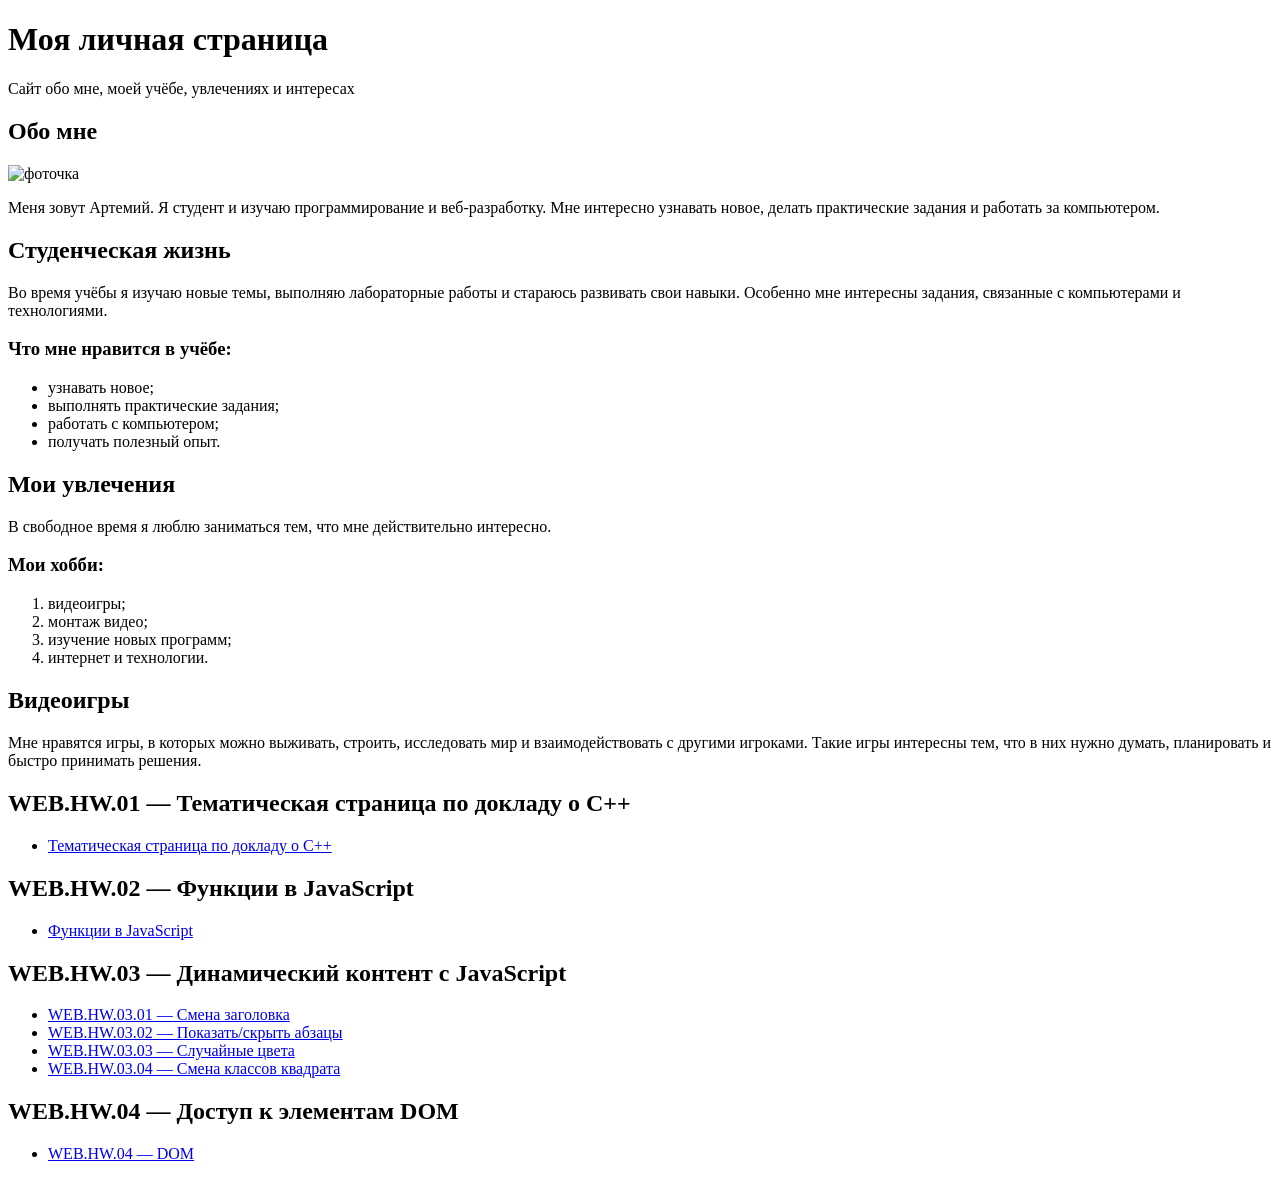
==== index.html @ ee2e17fd "Update index.html" ====
<!DOCTYPE html>
<html lang="ru">
<head>
    <meta charset="UTF-8">
    <meta name="viewport" content="width=device-width, initial-scale=1.0">
    <title>Моя личная страница</title>
    <link rel="stylesheet" href="css/styles.css">
</head>
<body>

    <div class="container">

        <header>
            <h1>Моя личная страница</h1>
            <p>Сайт обо мне, моей учёбе, увлечениях и интересах</p>
        </header>

        <section>
            <h2>Обо мне</h2>
            <img src="img/photo.jpg" alt="фоточка" class="photo">
            <p>
                Меня зовут Артемий. Я студент и изучаю программирование и веб-разработку.
                Мне интересно узнавать новое, делать практические задания и работать за компьютером.
            </p>
        </section>

        <section>
            <h2>Студенческая жизнь</h2>
            <p>
                Во время учёбы я изучаю новые темы, выполняю лабораторные работы и
                стараюсь развивать свои навыки. Особенно мне интересны задания, связанные
                с компьютерами и технологиями.
            </p>

            <h3>Что мне нравится в учёбе:</h3>
            <ul>
                <li>узнавать новое;</li>
                <li>выполнять практические задания;</li>
                <li>работать с компьютером;</li>
                <li>получать полезный опыт.</li>
            </ul>
        </section>

        <section>
            <h2>Мои увлечения</h2>
            <p>
                В свободное время я люблю заниматься тем, что мне действительно интересно.
            </p>

            <h3>Мои хобби:</h3>
            <ol>
                <li>видеоигры;</li>
                <li>монтаж видео;</li>
                <li>изучение новых программ;</li>
                <li>интернет и технологии.</li>
            </ol>
        </section>

        <section>
            <h2>Видеоигры</h2>
            <p>
                Мне нравятся игры, в которых можно выживать, строить, исследовать мир
                и взаимодействовать с другими игроками. Такие игры интересны тем, что
                в них нужно думать, планировать и быстро принимать решения.
            </p>
        </section>
        
        <section>
        <h2>WEB.HW.01 — Тематическая страница по докладу о C++</h2>
        <ul>
            <li><a href="semantic-cpp.html">Тематическая страница по докладу о C++</a></li>
        </ul>
        </section>

        <section>
        <h2>WEB.HW.02 — Функции в JavaScript</h2>
        <ul>
            <li><a href="web-hw-02.html">Функции в JavaScript</a></li>
        </ul>
        </section>

        <section>
        <h2>WEB.HW.03 — Динамический контент с JavaScript</h2>
        <ul>
            <li><a href="web-hw-03-01.html">WEB.HW.03.01 — Смена заголовка</a></li>
            <li><a href="web-hw-03-02.html">WEB.HW.03.02 — Показать/скрыть абзацы</a></li>
            <li><a href="web-hw-03-03.html">WEB.HW.03.03 — Случайные цвета</a></li>
            <li><a href="web-hw-03-04.html">WEB.HW.03.04 — Смена классов квадрата</a></li>
        </ul>
        </section>  

        <section>
        <h2>WEB.HW.04 — Доступ к элементам DOM</h2>
        <ul>
            <li><a href="web_hw_04.html">WEB.HW.04 — DOM</a></li>
        </ul>
        </section>
    </div>

</body>
</html>
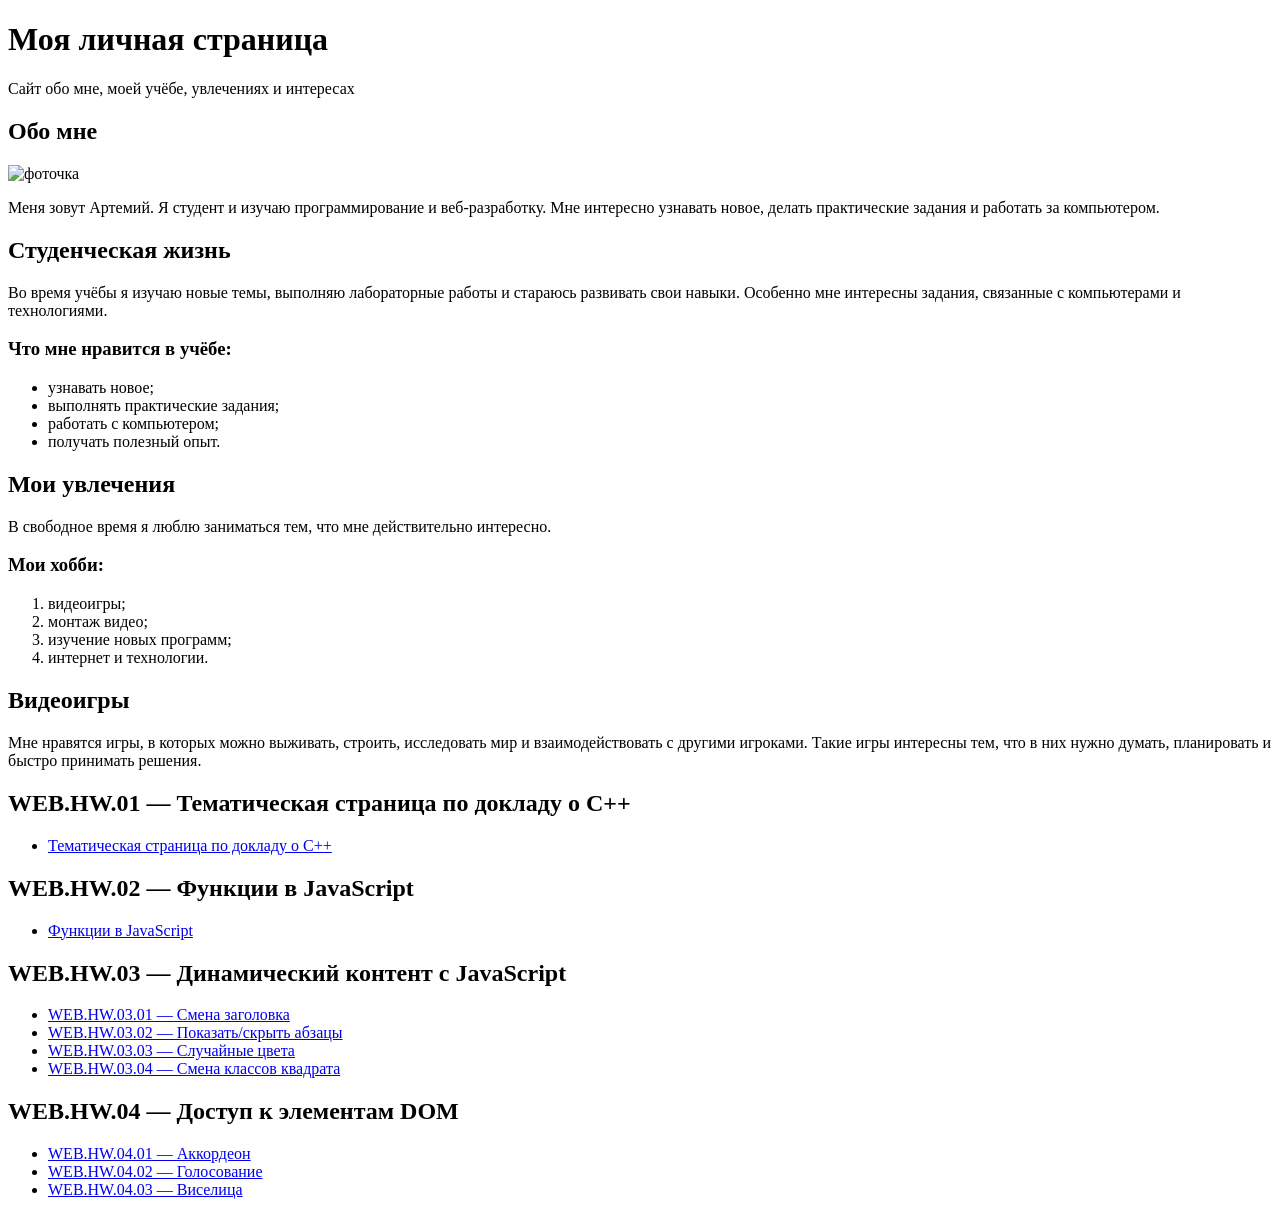
==== commit adb9d6ce: "Fix HTML structure and add new sections" ====
--- a/index.html
+++ b/index.html
@@ -92,7 +92,9 @@
         <section>
         <h2>WEB.HW.04 — Доступ к элементам DOM</h2>
         <ul>
-            <li><a href="web_hw_04.html">WEB.HW.04 — DOM</a></li>
+            <li><a href="accordion.html">WEB.HW.04.01 — Аккордеон</a></li>
+            <li><a href="vote.html">WEB.HW.04.02 — Голосование</a></li>
+            <li><a href="hangman.html">WEB.HW.04.03 — Виселица</a></li>
         </ul>
         </section>
     </div>
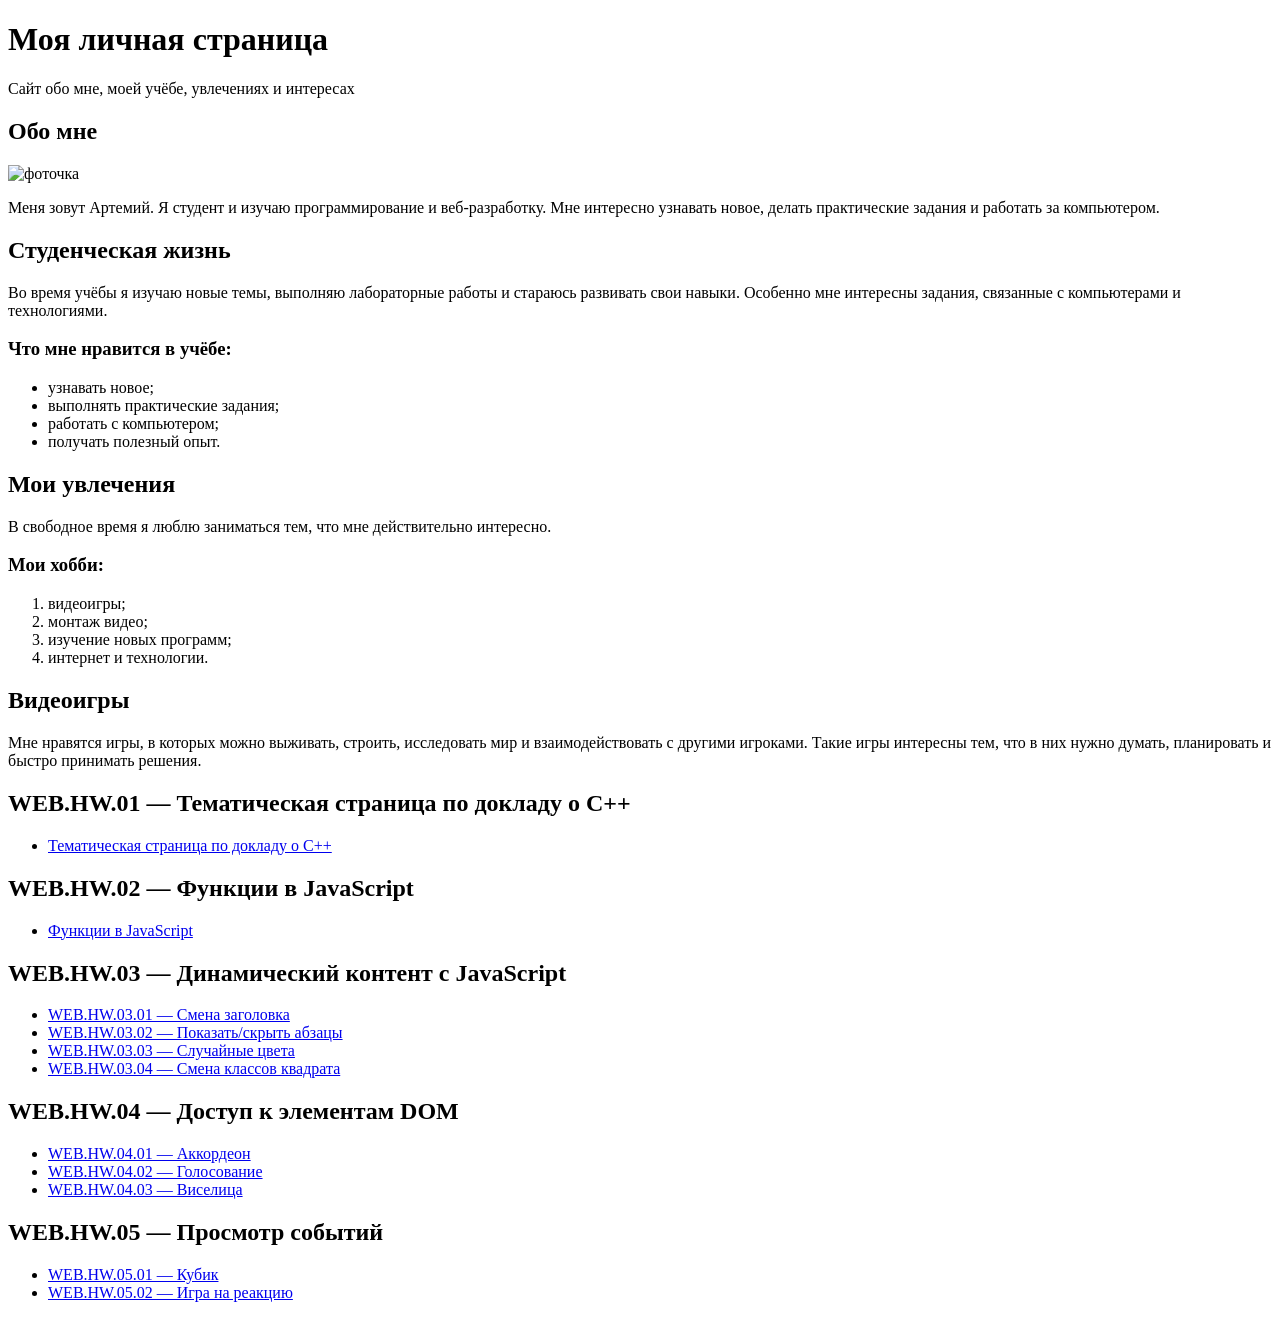
==== commit 229303c6: "Update index.html with new homework sections Added new sections for WEB.HW.04 and WEB.HW.05 assignme" ====
--- a/index.html
+++ b/index.html
@@ -92,9 +92,17 @@
         <section>
         <h2>WEB.HW.04 — Доступ к элементам DOM</h2>
         <ul>
-            <li><a href="accordion.html">WEB.HW.04.01 — Аккордеон</a></li>
-            <li><a href="vote.html">WEB.HW.04.02 — Голосование</a></li>
-            <li><a href="hangman.html">WEB.HW.04.03 — Виселица</a></li>
+            <li><a href="web-hw-04-01.html">WEB.HW.04.01 — Аккордеон</a></li>
+            <li><a href="web-hw-04-02.html">WEB.HW.04.02 — Голосование</a></li>
+            <li><a href="web-hw-04-03.html">WEB.HW.04.03 — Виселица</a></li>
+        </ul>
+        </section>
+
+        <section>
+        <h2>WEB.HW.05 — Просмотр событий</h2>
+        <ul>
+            <li><a href="web-hw-05-01.html">WEB.HW.05.01 — Кубик</a></li>
+            <li><a href="web-hw-05-02.html">WEB.HW.05.02 — Игра на реакцию</a></li>
         </ul>
         </section>
     </div>
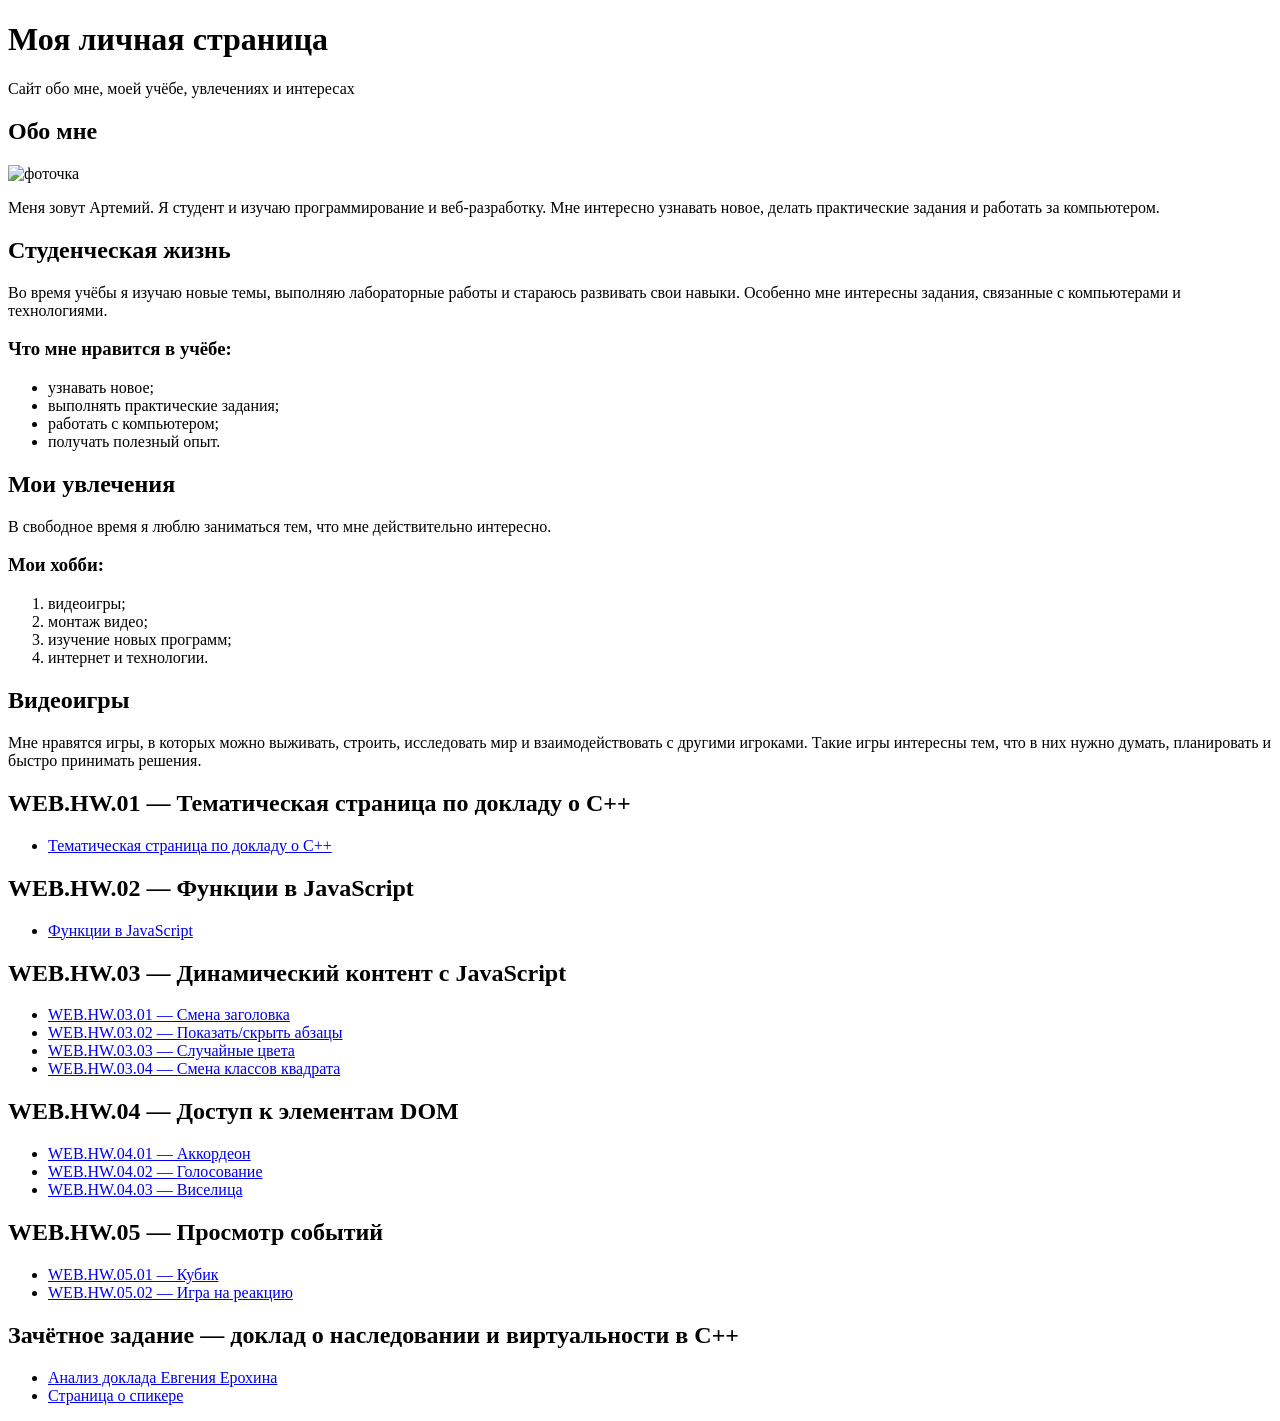
==== commit a398691c: "Update index.html" ====
--- a/index.html
+++ b/index.html
@@ -105,6 +105,14 @@
             <li><a href="web-hw-05-02.html">WEB.HW.05.02 — Игра на реакцию</a></li>
         </ul>
         </section>
+
+        <section>
+        <h2>Зачётное задание — доклад о наследовании и виртуальности в C++</h2>
+        <ul>
+            <li><a href="cpp-final.html">Анализ доклада Евгения Ерохина</a></li>
+            <li><a href="cpp-speaker.html">Страница о спикере</a></li>
+        </ul>
+        </section>
     </div>
 
 </body>
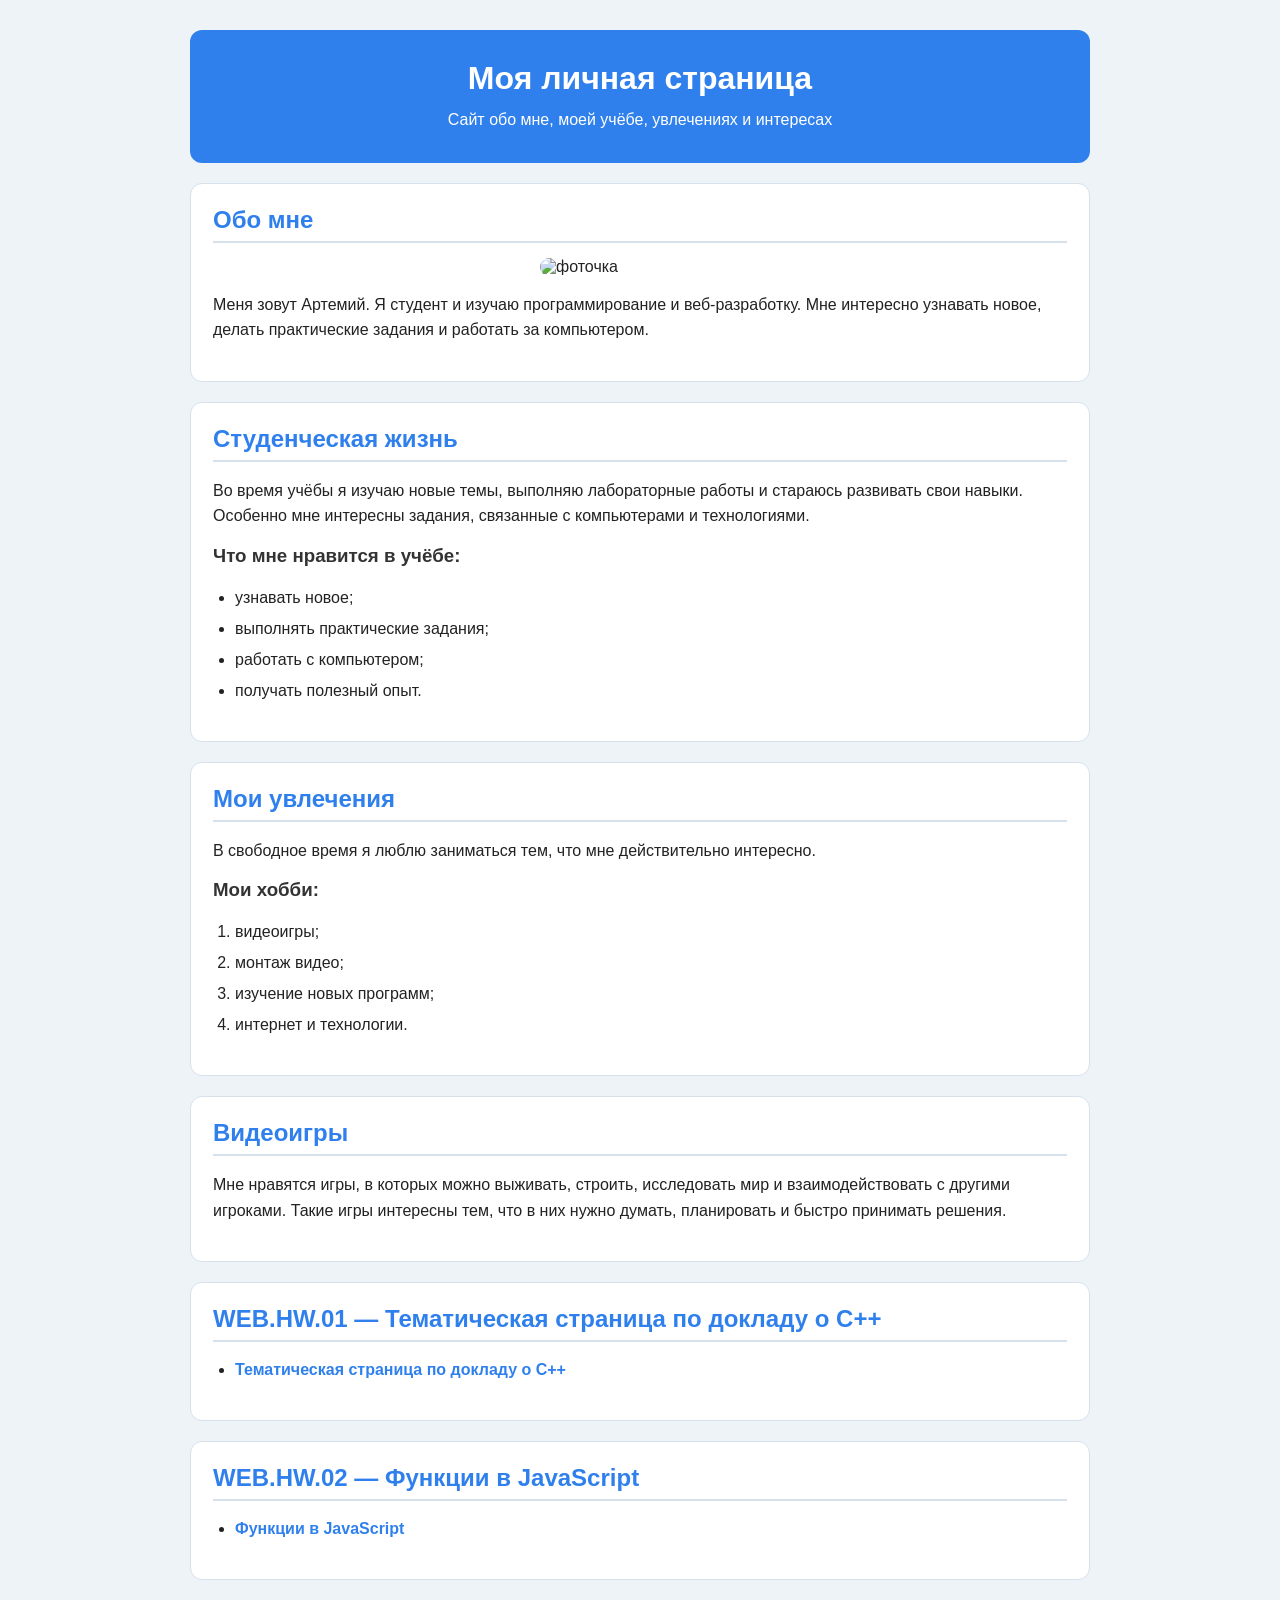
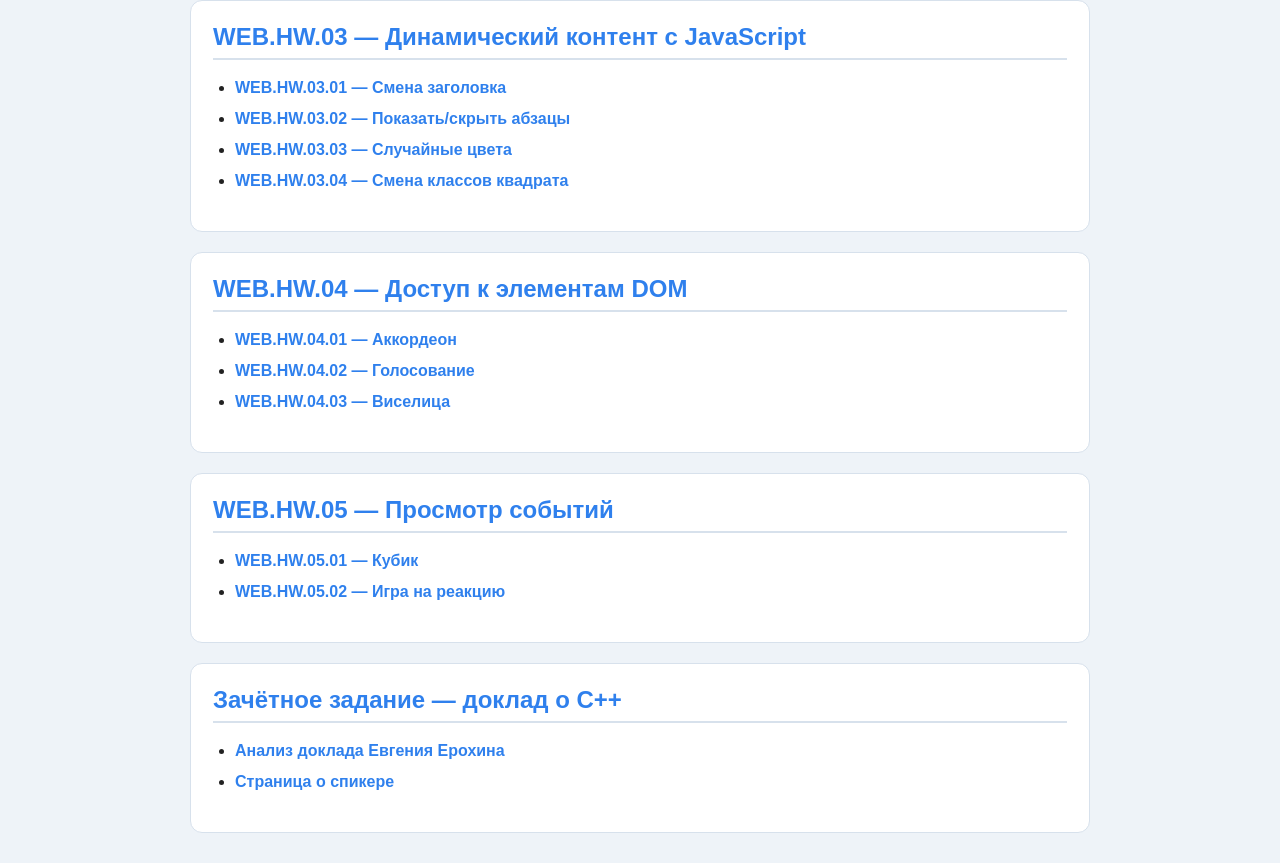
==== commit fe866283: "Update index.html" ====
--- a/index.html
+++ b/index.html
@@ -107,7 +107,7 @@
         </section>
 
         <section>
-        <h2>Зачётное задание — доклад о наследовании и виртуальности в C++</h2>
+        <h2>Зачётное задание — доклад о C++</h2>
         <ul>
             <li><a href="cpp-final.html">Анализ доклада Евгения Ерохина</a></li>
             <li><a href="cpp-speaker.html">Страница о спикере</a></li>
--- a/css/styles.css
+++ b/css/styles.css
@@ -0,0 +1,102 @@
+body {
+    margin: 0;
+    font-family: Arial, sans-serif;
+    background-color: #eef3f8;
+    color: #222;
+}
+
+.container {
+    width: 90%;
+    max-width: 900px;
+    margin: 30px auto;
+}
+
+header {
+    background-color: #2f80ed;
+    color: white;
+    text-align: center;
+    padding: 30px 20px;
+    border-radius: 12px;
+    margin-bottom: 20px;
+}
+
+header h1 {
+    margin-bottom: 10px;
+}
+
+header p {
+    margin: 0;
+}
+
+section {
+    background-color: white;
+    padding: 22px;
+    margin-bottom: 20px;
+    border-radius: 12px;
+    border: 1px solid #d7e1ec;
+}
+
+h1, h2, h3 {
+    margin-top: 0;
+}
+
+h2 {
+    color: #2f80ed;
+    border-bottom: 2px solid #d7e1ec;
+    padding-bottom: 7px;
+    margin-bottom: 12px;
+}
+
+h3 {
+    color: #333;
+}
+
+p {
+    line-height: 1.6;
+}
+
+a {
+    color: #2f80ed;
+    text-decoration: none;
+    font-weight: bold;
+}
+
+a:hover {
+    text-decoration: underline;
+}
+
+.photo {
+    width: 200px;
+    max-width: 100%;
+    display: block;
+    margin: 15px auto;
+    border-radius: 10px;
+}
+
+ul, ol {
+    padding-left: 22px;
+}
+
+li {
+    margin-bottom: 7px;
+    line-height: 1.5;
+}
+
+@media (max-width: 600px) {
+    .container {
+        width: 94%;
+        margin: 15px auto;
+    }
+
+    header {
+        padding: 22px 12px;
+    }
+
+    section {
+        padding: 16px;
+    }
+
+    .photo {
+        width: 150px;
+    }
+}
